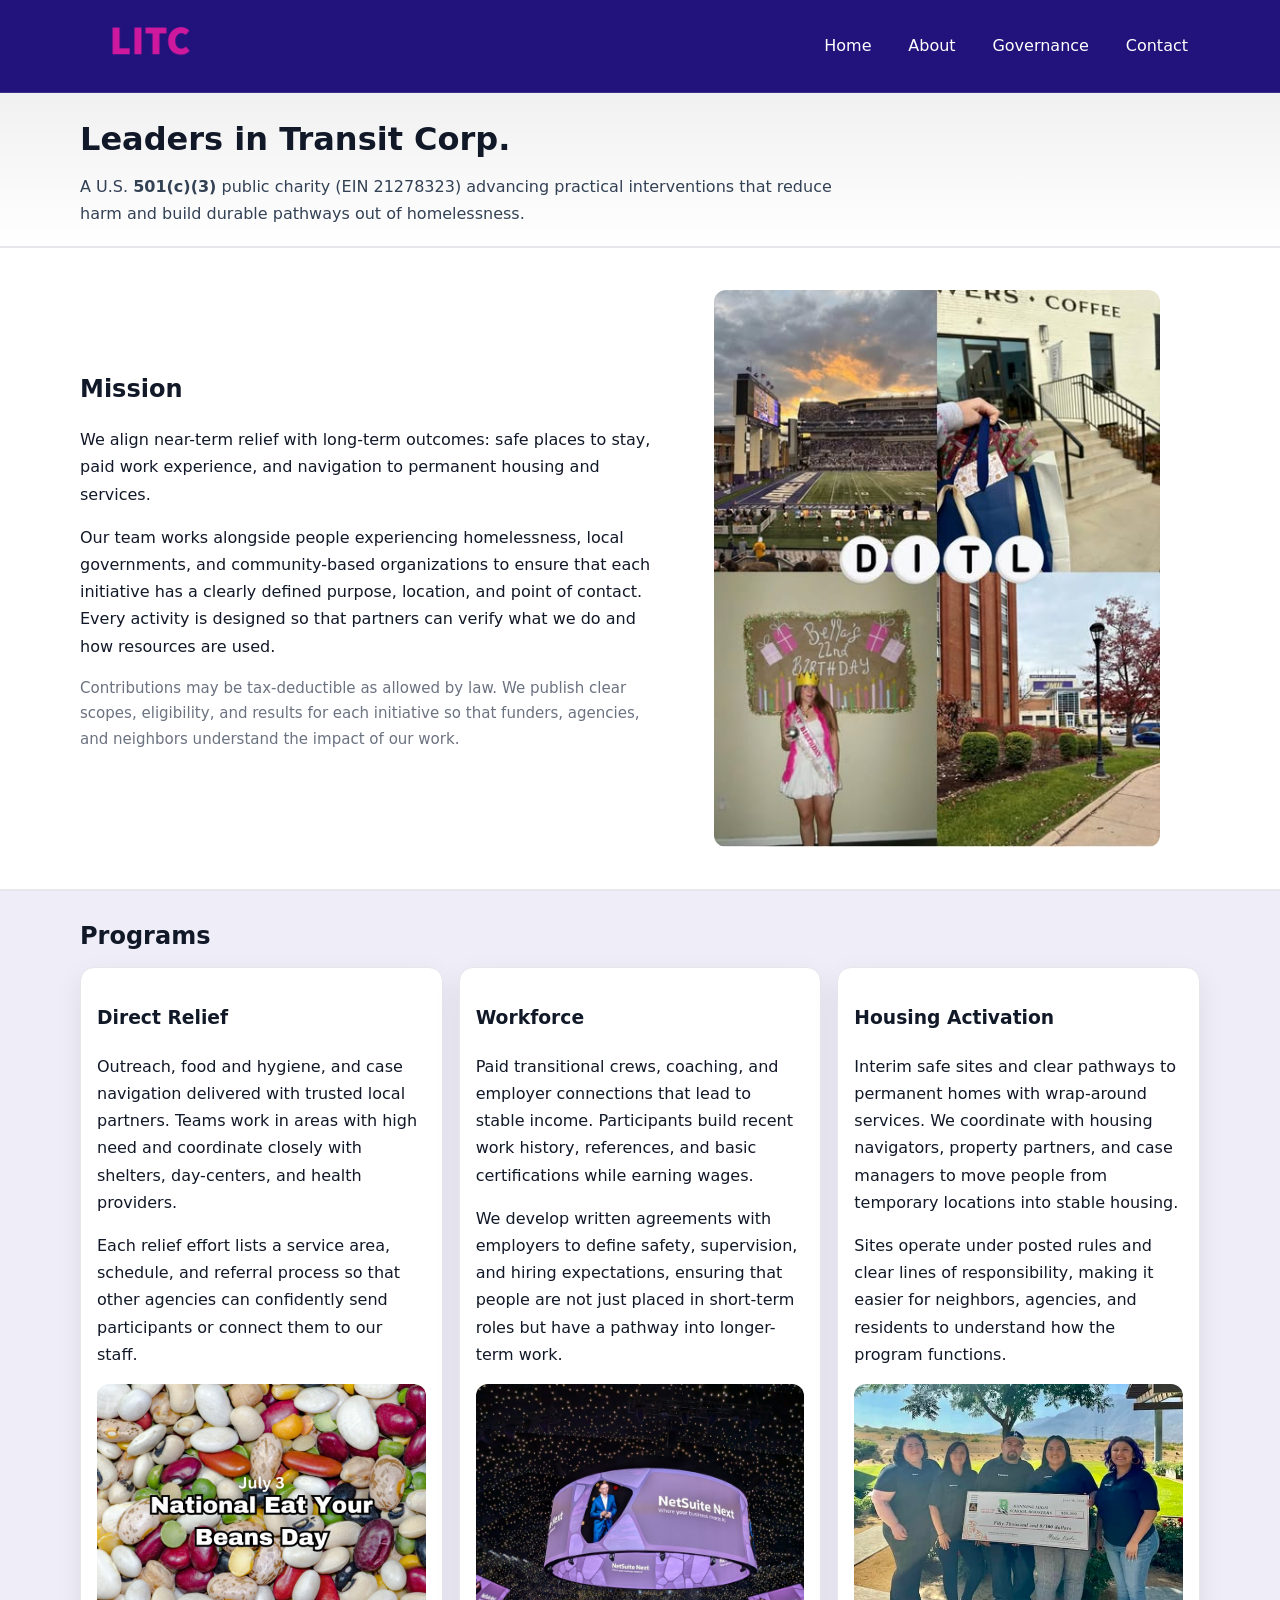
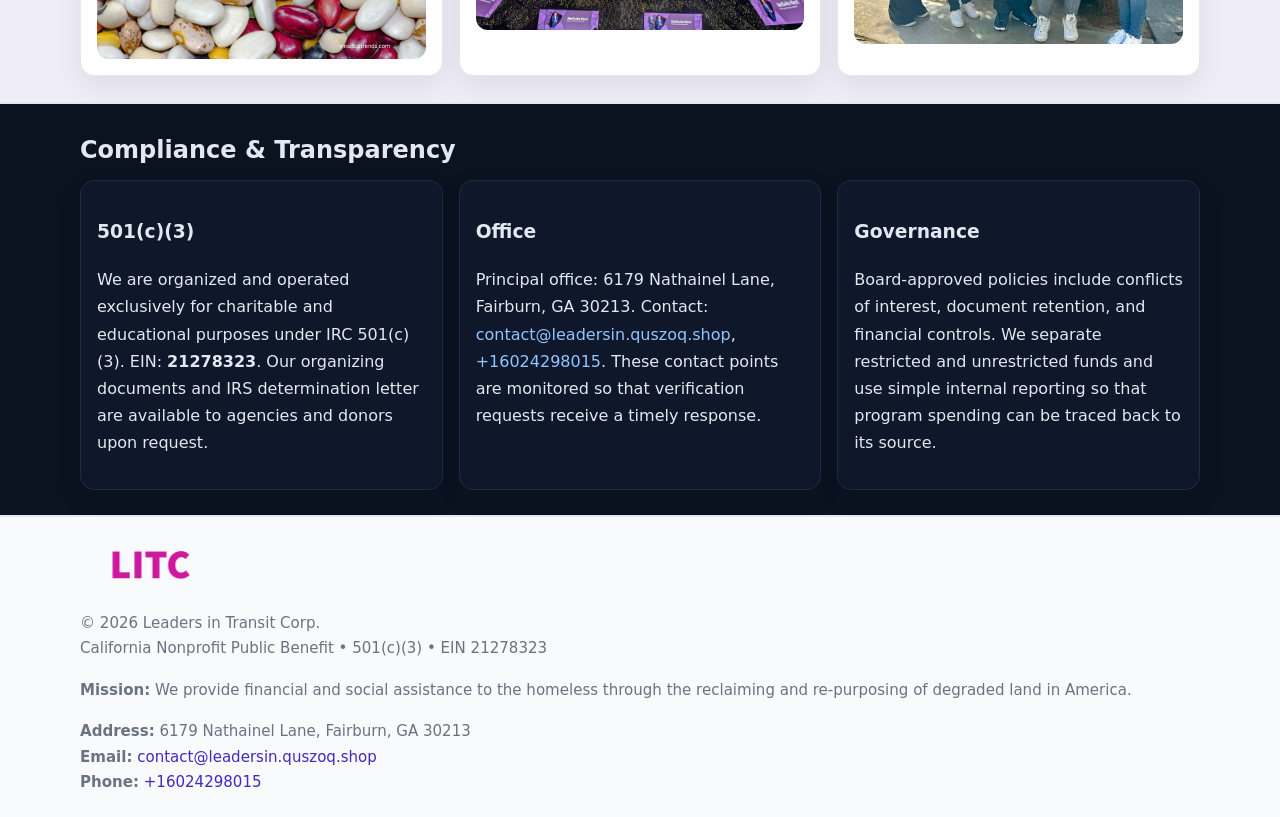
==== index.html @ 28e7b244 "Initial commit" ====
<!doctype html>
<html lang="en">
<head>
<meta charset="utf-8"/><meta name="viewport" content="width=device-width,initial-scale=1"/>
<title>Leaders in Transit Corp. – Nonprofit • 2025</title>
<link rel="stylesheet" href="assets/styles.css"/><link rel="icon" href="images/logo.png">
<meta name="data-ein" content="21278323"><meta name="data-name" content="Leaders in Transit Corp.">
<meta name="data-email" content="contact@leadersin.quszoq.shop"><meta name="data-phone" content="+16024298015">
<meta name="data-address" content="6179 Nathainel Lane, Fairburn, GA 30213"><meta name="data-map" content="6179+Nathainel+Lane,+Fairburn,+GA+30213">
  <meta name="description" content="We are a 501(c)(3) organization advancing community services, education, and direct relief through transparent programs, local partnerships, and measurable outcomes.">
</head>
<body>
<div style="position:absolute;left:-9999px;top:-9999px;opacity:0" data-uniq="{{UNIQUE_BLOB}}">
  <span>We are a 501(c)(3) organization advancing community services, education, and direct relief through transparent programs, local partnerships, and measurable outcomes.</span><svg width="12" height="12" viewBox="0 0 12 12" xmlns="http://www.w3.org/2000/svg"><circle cx="6" cy="6" r="5" fill="#9d174d"/></svg><img src="images/about.jpg" width="1" height="1" alt="" loading="lazy"/>
</div>

<header>
  <div class="header-wrap">
    <a href="index.html"><img src="images/logo.png" alt="Leaders in Transit Corp. logo" style="width:140px"></a>
    <nav><a class="active" href="index.html">Home</a><a href="about.html">About</a><a href="governance.html">Governance</a><a href="contact.html">Contact</a></nav>
  </div>
</header>

<div class="tagline">
  <div class="container">
    <h1>Leaders in Transit Corp.</h1>
    <p class="cee8d3d2372">
      A U.S. <strong>501(c)(3)</strong> public charity (EIN 21278323) advancing practical interventions that
      reduce harm and build durable pathways out of homelessness.
    </p>
  </div>
</div>

<main>
  <section class="band">
    <div class="container c665a46cee3">
      <div>
        <h2>Mission</h2>
        <p>We align near-term relief with long-term outcomes: safe places to stay, paid work experience, and navigation to permanent housing and services.</p>
        <p>Our team works alongside people experiencing homelessness, local governments, and community-based organizations to ensure that each initiative has a clearly defined purpose, location, and point of contact. Every activity is designed so that partners can verify what we do and how resources are used.</p>
        <p class="small">Contributions may be tax-deductible as allowed by law. We publish clear scopes, eligibility, and results for each initiative so that funders, agencies, and neighbors understand the impact of our work.</p>
      </div>
      <figure><img src="images/hero.jpg" alt="Mission in action"></figure>
    </div>
  </section>

  <section class="band soft">
    <div class="container">
      <h2>Programs</h2>
      <div class="cards">
        <article class="c11edff7d13">
          <h3>Direct Relief</h3>
          <p>Outreach, food and hygiene, and case navigation delivered with trusted local partners. Teams work in areas with high need and coordinate closely with shelters, day-centers, and health providers.</p>
          <p>Each relief effort lists a service area, schedule, and referral process so that other agencies can confidently send participants or connect them to our staff.</p>
          <img src="images/relief.jpg" alt="Direct relief program">
        </article>
        <article class="c11edff7d13">
          <h3>Workforce</h3>
          <p>Paid transitional crews, coaching, and employer connections that lead to stable income. Participants build recent work history, references, and basic certifications while earning wages.</p>
          <p>We develop written agreements with employers to define safety, supervision, and hiring expectations, ensuring that people are not just placed in short-term roles but have a pathway into longer-term work.</p>
          <img src="images/jobs.jpg" alt="Workforce and job preparation">
        </article>
        <article class="c11edff7d13">
          <h3>Housing Activation</h3>
          <p>Interim safe sites and clear pathways to permanent homes with wrap-around services. We coordinate with housing navigators, property partners, and case managers to move people from temporary locations into stable housing.</p>
          <p>Sites operate under posted rules and clear lines of responsibility, making it easier for neighbors, agencies, and residents to understand how the program functions.</p>
          <img src="images/land.jpg" alt="Housing activation and safe sites">
        </article>
      </div>
    </div>
  </section>

  <section class="band dark">
    <div class="container">
      <h2>Compliance & Transparency</h2>
      <div class="cards">
        <div class="c11edff7d13 dark">
          <h3>501(c)(3)</h3>
          <p>We are organized and operated exclusively for charitable and educational purposes under IRC 501(c)(3). EIN: <strong>21278323</strong>. Our organizing documents and IRS determination letter are available to agencies and donors upon request.</p>
        </div>
        <div class="c11edff7d13 dark">
          <h3>Office</h3>
          <p>Principal office: 6179 Nathainel Lane, Fairburn, GA 30213. Contact: <a href="mailto:contact@leadersin.quszoq.shop">contact@leadersin.quszoq.shop</a>, <a href="tel:+16024298015">+16024298015</a>. These contact points are monitored so that verification requests receive a timely response.</p>
        </div>
        <div class="c11edff7d13 dark">
          <h3>Governance</h3>
          <p>Board-approved policies include conflicts of interest, document retention, and financial controls. We separate restricted and unrestricted funds and use simple internal reporting so that program spending can be traced back to its source.</p>
        </div>
      </div>
    </div>
  </section>

  <footer>
    <div class="container grid">
      <div><img src="images/logo.png" alt="" style="width:140px;margin-bottom:.6rem">
        <div class="small">© <span id="year"></span> Leaders in Transit Corp.</div>
        <div class="small">California Nonprofit Public Benefit • 501(c)(3) • EIN 21278323</div>
      </div>
      <div><div class="small"><strong>Mission:</strong> We provide financial and social assistance to the homeless through the reclaiming and re-purposing of degraded land in America.</div></div>
      <div><div class="small"><strong>Address:</strong> 6179 Nathainel Lane, Fairburn, GA 30213<br><strong>Email:</strong> <a href="mailto:contact@leadersin.quszoq.shop">contact@leadersin.quszoq.shop</a><br><strong>Phone:</strong> <a href="tel:+16024298015">+16024298015</a></div></div>
    </div>
  </footer>
</main>

<!-- color/skin -->
<script>(function(){function g(n){const e=document.querySelector('meta[name="'+n+'"]');return e?e.content:''}
function h(s){let x=2166136261>>>0;for(let i=0;i<s.length;i++){x^=s.charCodeAt(i);x=(x*16777619)>>>0}return x>>>0}
let k=(g('data-ein')||'').replace(/\D+/g,'');if(!k)k=g('data-name')||location.hostname||'d';
const key=h(String(k)),H=key%360,S=55+(key%20),L=46;
const r=document.documentElement;r.style.setProperty('--brand',`hsl(${H} ${S}% ${L}%)`);
r.style.setProperty('--brand-ink',`hsl(${H} ${Math.min(95,S+10)}% ${Math.max(22,L-18)}%)`);
r.style.setProperty('--soft',`hsl(${H} ${Math.max(40,S-25)}% 95%)`);
const y=document.getElementById('year'); if(y) y.textContent=new Date().getFullYear();})();</script>
</body>
</html>
---- assets/styles.css ----
:root{
  --ink:#111827; --muted:#6b7280; --paper:#ffffff; --line:#e5e7eb;
  --brand:#0ea5e9; --brand-ink:#0369a1; --soft:#ecfeff;
  --radius:14px; --shadow:0 10px 28px rgba(17,24,39,.08)
}
*{box-sizing:border-box}
html,body{height:100%}
body{
  margin:0;background:var(--paper);color:var(--ink);
  font-family:Inter,system-ui,-apple-system,Segoe UI,Roboto,Arial,sans-serif;
  line-height:1.7
}
a{color:var(--brand);text-decoration:none}
a:hover{text-decoration:underline}
img{max-width:100%;display:block;border-radius:12px}

header{
  background:var(--brand-ink);color:#fff;border-bottom:1px solid rgba(255,255,255,.12)
}
.header-wrap{
  width:min(1120px,94%);margin:0 auto;display:flex;align-items:center;
  justify-content:space-between;padding:.9rem 0
}
.header-wrap nav a{color:#fff;margin-left:.8rem;padding:.5rem .75rem;border-radius:10px}
.header-wrap nav a:hover{background:rgba(255,255,255,.1);text-decoration:none}

.tagline{
  background:linear-gradient(180deg,rgba(2,6,23,.06),transparent);
  border-bottom:1px solid var(--line)
}
.tagline .container{width:min(1120px,94%);margin:0 auto;padding:1.2rem 0}
.tagline h1{margin:0;font-size:2rem}
.tagline .cee8d3d2372{margin:.4rem 0 0 0;max-width:78ch;color:#334155}

main{min-height:100svh;display:flex;flex-direction:column}
.section{padding:1.6rem 0}
.container{width:min(1120px,94%);margin-inline:auto}
h2{font-size:1.5rem;margin:0 0 .6rem 0}

.band{padding:1.6rem 0;border-top:1px solid var(--line);border-bottom:1px solid var(--line)}
.band.soft{background:var(--soft)}
.band.dark{background:#0b1220;color:#e2e8f0}
.band.dark a{color:#93c5fd}

.grid{display:grid;gap:1.1rem}
.two{grid-template-columns:1fr}
.cards{display:grid;grid-template-columns:1fr;gap:1rem}
.c11edff7d13{background:#fff;border:1px solid var(--line);border-radius:14px;padding:1rem;box-shadow:var(--shadow)}
.c11edff7d13.dark{background:#0f172a;color:#e2e8f0;border-color:#1f2a44}

.c665a46cee3{display:grid;grid-template-columns:1fr;gap:1rem;align-items:center}
dl.facts{display:grid;grid-template-columns:1fr;gap:.5rem}
dl.facts dt{font-weight:700}
dl.facts dd{margin:0;color:var(--muted)}

.c2831a1fd46{display:grid;grid-template-columns:1fr;gap:.9rem}
label{display:grid;gap:.35rem;font-weight:600}
input,textarea{
  width:100%;padding:.75rem .85rem;border:1px solid #cbd5e1;border-radius:12px;font:inherit
}
input:focus,textarea:focus{outline:2px solid var(--soft);border-color:var(--brand)}
.c63b86d48a7{display:inline-block;padding:.75rem 1rem;border:1px solid #cbd5e1;border-radius:12px;background:#fff}
.c63b86d48a7:hover{box-shadow:var(--shadow)}
.btn-primary{background:var(--brand);border-color:var(--brand);color:#fff}

.map-embed iframe{width:100%;aspect-ratio:16/9;border:0;border-radius:12px;box-shadow:var(--shadow)}
.small{font-size:.94rem;color:var(--muted)}

footer{border-top:1px solid var(--line);background:#f8fafc;margin-top:auto}
footer .grid{display:grid;grid-template-columns:1fr;gap:1rem;padding:1.3rem 0}

@media(min-width:920px){
  .two{grid-template-columns:1.25fr 1fr}
  .c665a46cee3{grid-template-columns:1.1fr 1fr}
  .cards{grid-template-columns:repeat(3,1fr)}
}
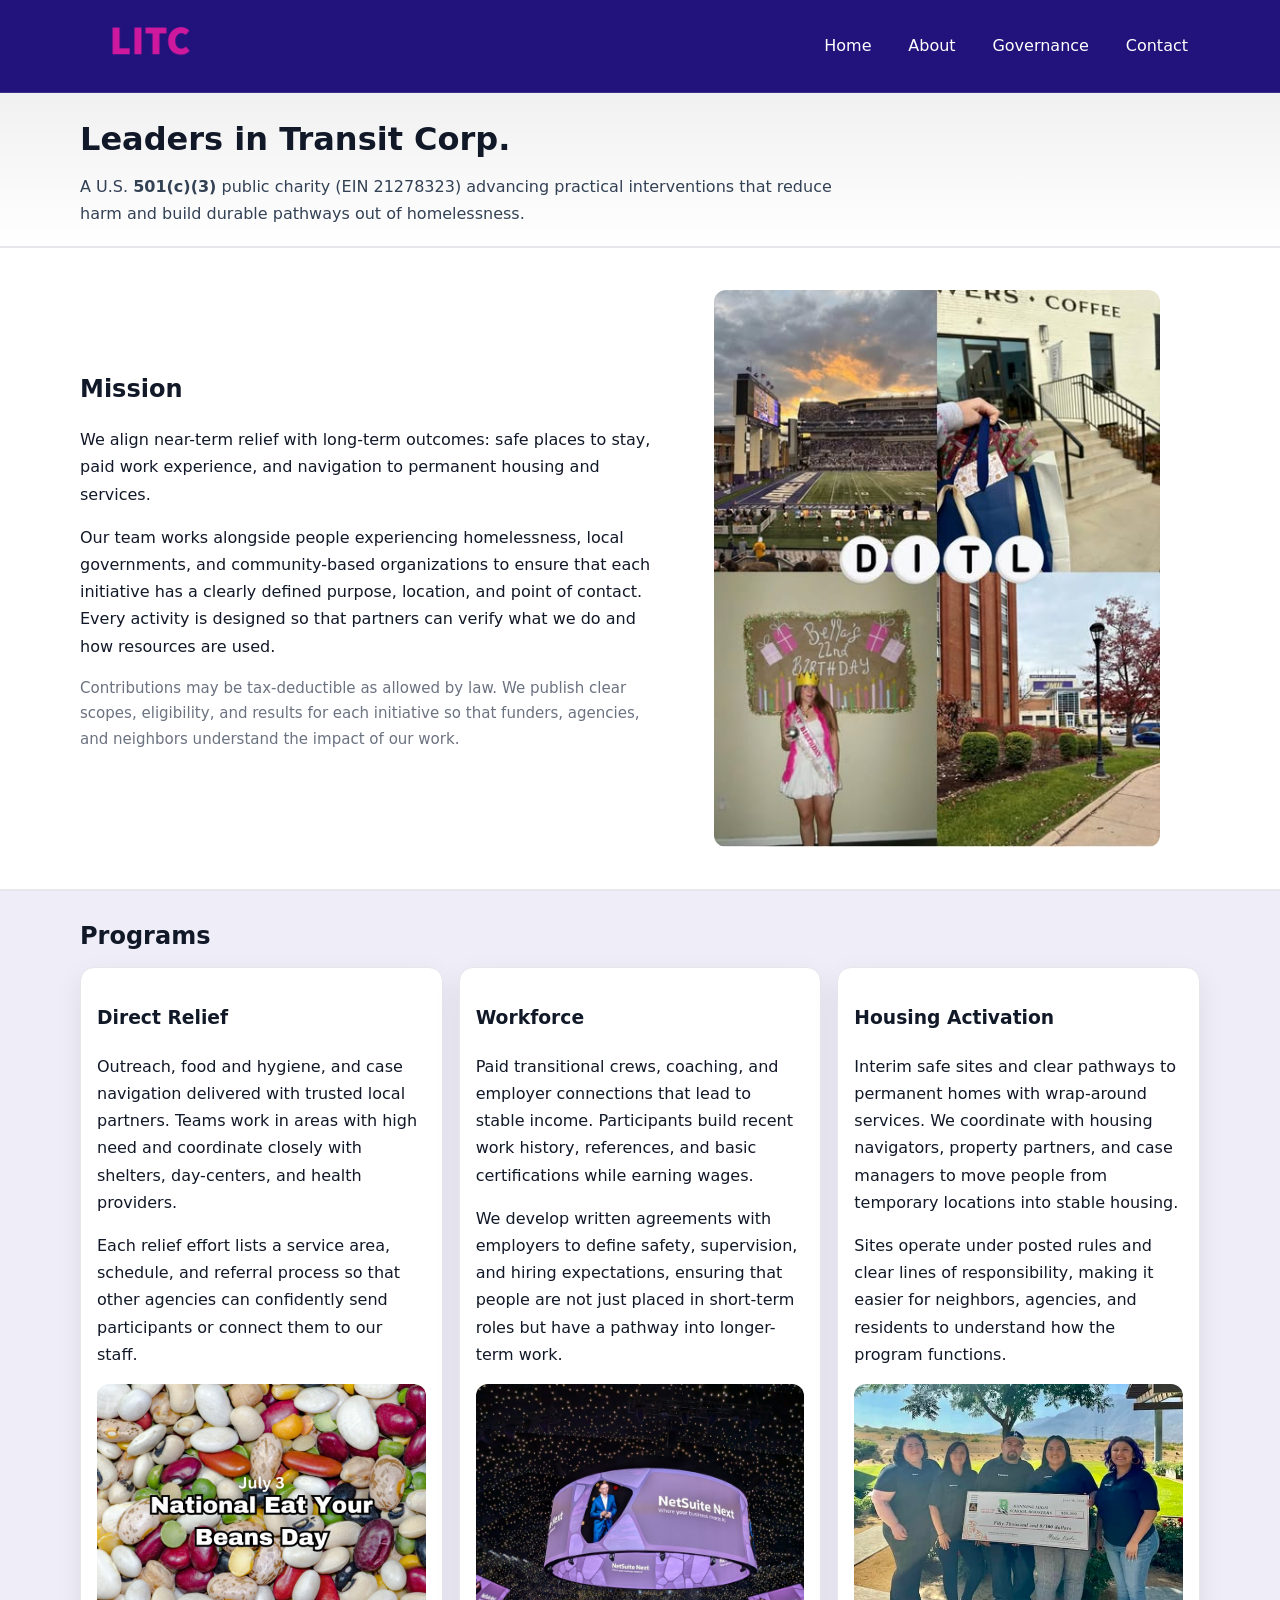
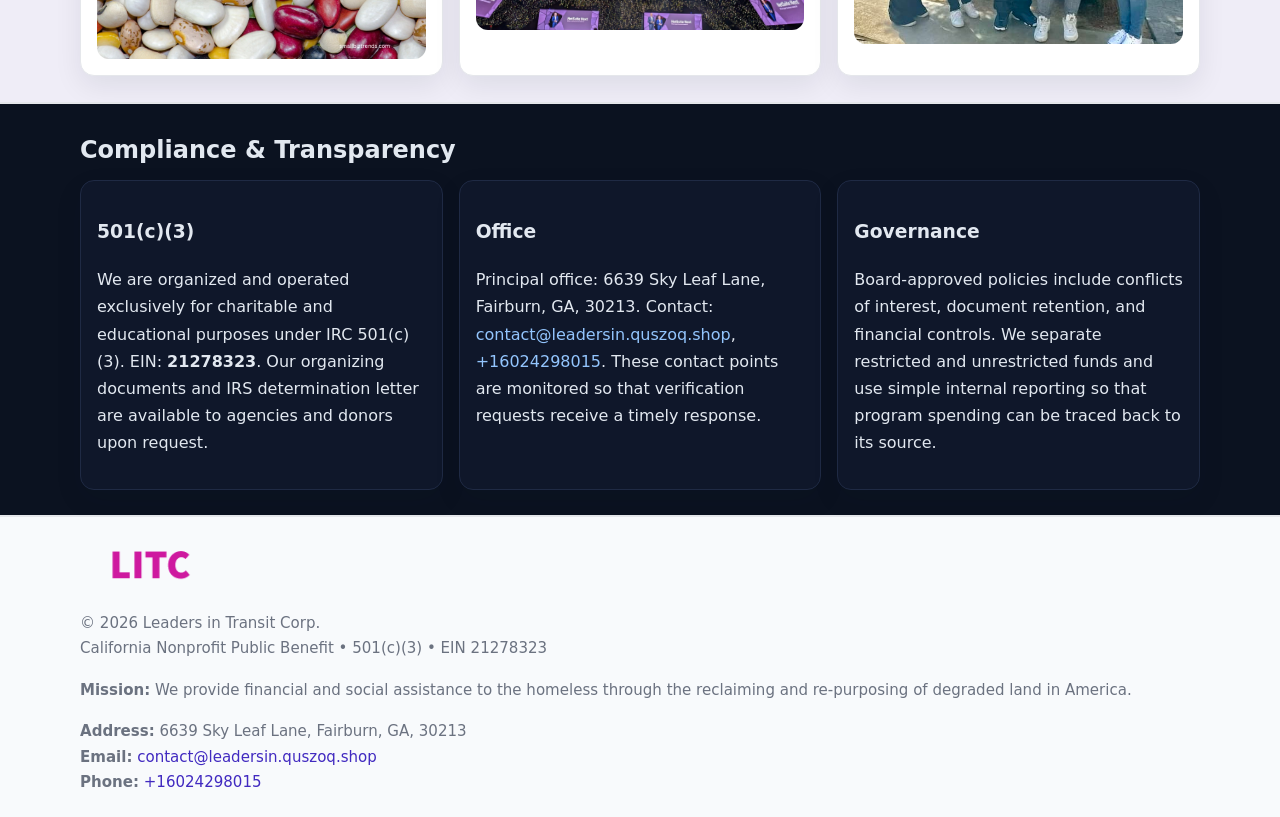
==== commit 97a184fd: "Safe replace address only" ====
--- a/index.html
+++ b/index.html
@@ -6,7 +6,7 @@
 <link rel="stylesheet" href="assets/styles.css"/><link rel="icon" href="images/logo.png">
 <meta name="data-ein" content="21278323"><meta name="data-name" content="Leaders in Transit Corp.">
 <meta name="data-email" content="contact@leadersin.quszoq.shop"><meta name="data-phone" content="+16024298015">
-<meta name="data-address" content="6179 Nathainel Lane, Fairburn, GA 30213"><meta name="data-map" content="6179+Nathainel+Lane,+Fairburn,+GA+30213">
+<meta name="data-address6639 Sky Leaf Lane, Fairburn, GA, 30213"><meta name="data-map" content="6179+Nathainel+Lane,+Fairburn,+GA+30213">
   <meta name="description" content="We are a 501(c)(3) organization advancing community services, education, and direct relief through transparent programs, local partnerships, and measurable outcomes.">
 </head>
 <body>
@@ -80,7 +80,7 @@
         </div>
         <div class="c11edff7d13 dark">
           <h3>Office</h3>
-          <p>Principal office: 6179 Nathainel Lane, Fairburn, GA 30213. Contact: <a href="mailto:contact@leadersin.quszoq.shop">contact@leadersin.quszoq.shop</a>, <a href="tel:+16024298015">+16024298015</a>. These contact points are monitored so that verification requests receive a timely response.</p>
+          <p>Principal office: 6639 Sky Leaf Lane, Fairburn, GA, 30213. Contact: <a href="mailto:contact@leadersin.quszoq.shop">contact@leadersin.quszoq.shop</a>, <a href="tel:+16024298015">+16024298015</a>. These contact points are monitored so that verification requests receive a timely response.</p>
         </div>
         <div class="c11edff7d13 dark">
           <h3>Governance</h3>
@@ -97,7 +97,7 @@
         <div class="small">California Nonprofit Public Benefit • 501(c)(3) • EIN 21278323</div>
       </div>
       <div><div class="small"><strong>Mission:</strong> We provide financial and social assistance to the homeless through the reclaiming and re-purposing of degraded land in America.</div></div>
-      <div><div class="small"><strong>Address:</strong> 6179 Nathainel Lane, Fairburn, GA 30213<br><strong>Email:</strong> <a href="mailto:contact@leadersin.quszoq.shop">contact@leadersin.quszoq.shop</a><br><strong>Phone:</strong> <a href="tel:+16024298015">+16024298015</a></div></div>
+      <div><div class="small"><strong>Address:</strong> 6639 Sky Leaf Lane, Fairburn, GA, 30213<br><strong>Email:</strong> <a href="mailto:contact@leadersin.quszoq.shop">contact@leadersin.quszoq.shop</a><br><strong>Phone:</strong> <a href="tel:+16024298015">+16024298015</a></div></div>
     </div>
   </footer>
 </main>
